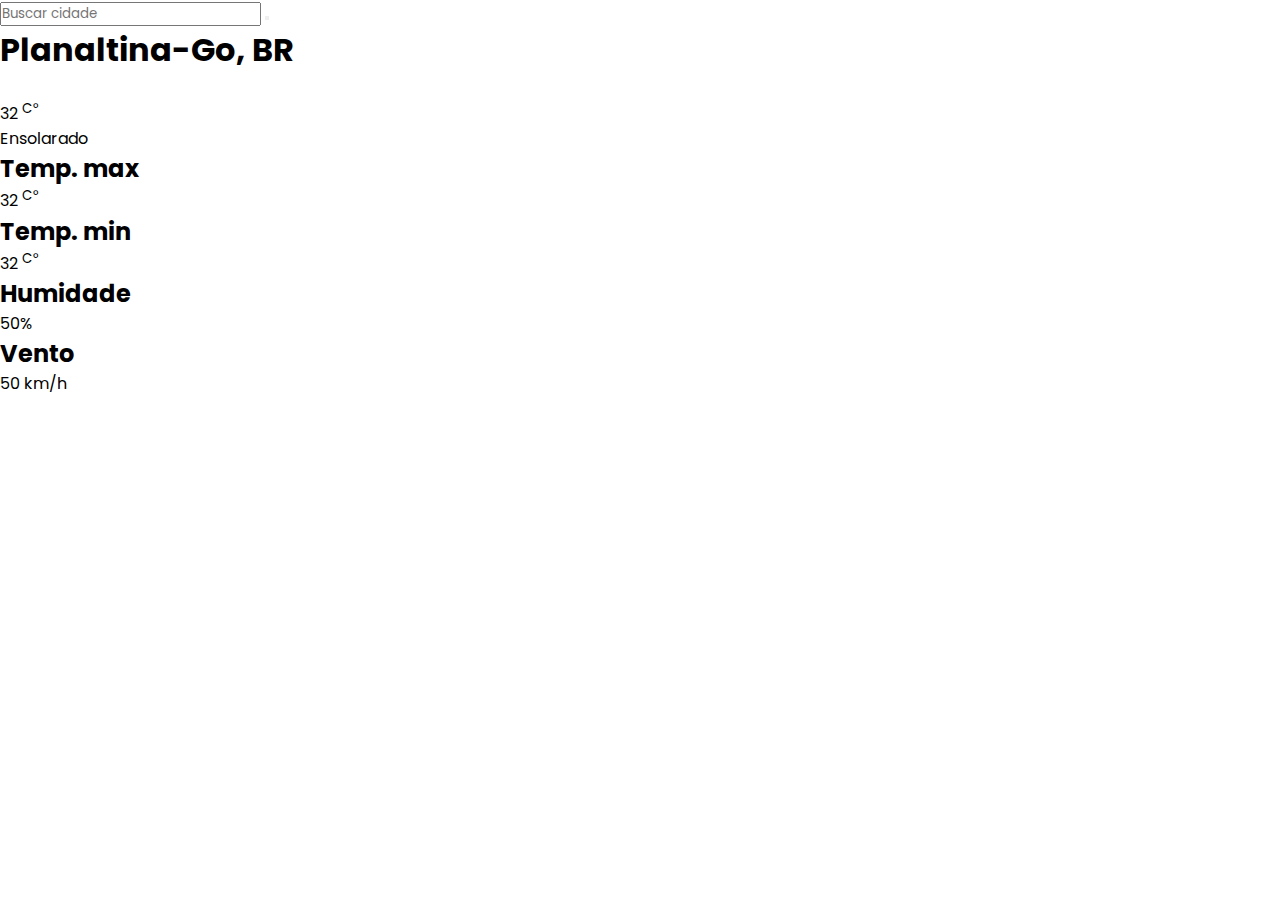
==== index.html @ f45b2d9b "previsão do tempo" ====
<!DOCTYPE html>
<html lang="pt-br">

<head>
    <meta charset="UTF-8">
    <meta name="viewport" content="width=device-width, initial-scale=1.0">
    <link rel="stylesheet" href="https://cdnjs.cloudflare.com/ajax/libs/font-awesome/6.5.1/css/all.min.css"
        integrity="sha512-DTOQO9RWCH3ppGqcWaEA1BIZOC6xxalwEsw9c2QQeAIftl+Vegovlnee1c9QX4TctnWMn13TZye+giMm8e2LwA=="
        crossorigin="anonymous" referrerpolicy="no-referrer" />
    <link rel="stylesheet" href="previsaoTempo/src/styles/styles.css">
    <title>Document</title>
</head>

<body>
    <div id="container">
        <form id="search">
            <i class="fa-solid fa-location-dot"></i>
            <input type="search" name="city-name" id="city-name" placeholder="Buscar cidade">
            <button type="submit">
                <i class="fa-solid fa-magnifying-glass"></i>
            </button>
        </form>

        <div id="weather">
            <h1 id="title">Planaltina-Go, BR</h1>

            <div id="infos">
                <div id="temp">
                    <img id="temp-img" src="http://openweathermap.org/img/wn/04d@2x.png" alt="">

                    <div>
                        <p id="temp-value">
                            32 <sup>C°</sup>
                        </p>

                        <p id="temp-description">
                            Ensolarado
                        </p>
                    </div>
                </div>

                <div id="other-infos">
                    <div class="info">
                        <i id="temp-max-icon" class="fa-solid fa-temperature-high"></i>
                        <div>
                            <h2>Temp. max</h2>

                            <p id="temp-max">
                                32 <sup>C°</sup>
                            </p>
                        </div>
                    </div>

                    <div class="info">
                        <i id="temp-min-icon" class="fa-solid fa-temperature-low"></i>
                        <div>
                            <h2>Temp. min</h2>

                            <p id="temp-min">
                                32 <sup>C°</sup>
                            </p>
                        </div>
                    </div>

                    <div class="info">
                        <i id="humidity-icon" class="fa-solid fa-droplet"></i>
                        <div>
                            <h2>Humidade</h2>

                            <p id="humidity">
                                50%
                            </p>
                        </div>
                    </div>

                    <div class="info">
                        <i id="wind-icon" class="fa-solid fa-wind"></i>
                        <div>
                            <h2>Vento</h2>

                            <p id="wind">
                                50 km/h
                            </p>
                        </div>
                    </div>

                </div>
            </div>
        </div>

        <div id="alert"></div>
    </div>

    <script src="previsaoTempo/src/javascript/script.js"></script>
</body>

</html>
---- previsaoTempo/src/styles/styles.css ----
@import url('https://fonts.googleapis.com/css2?family=Poppins:wght@200;300;400;500&display=swap');

* {
    font-family: 'Poppins', sans-serif;
    margin: 0;
    padding: 0;
    box-sizing: border-box;
}

body {
    
}
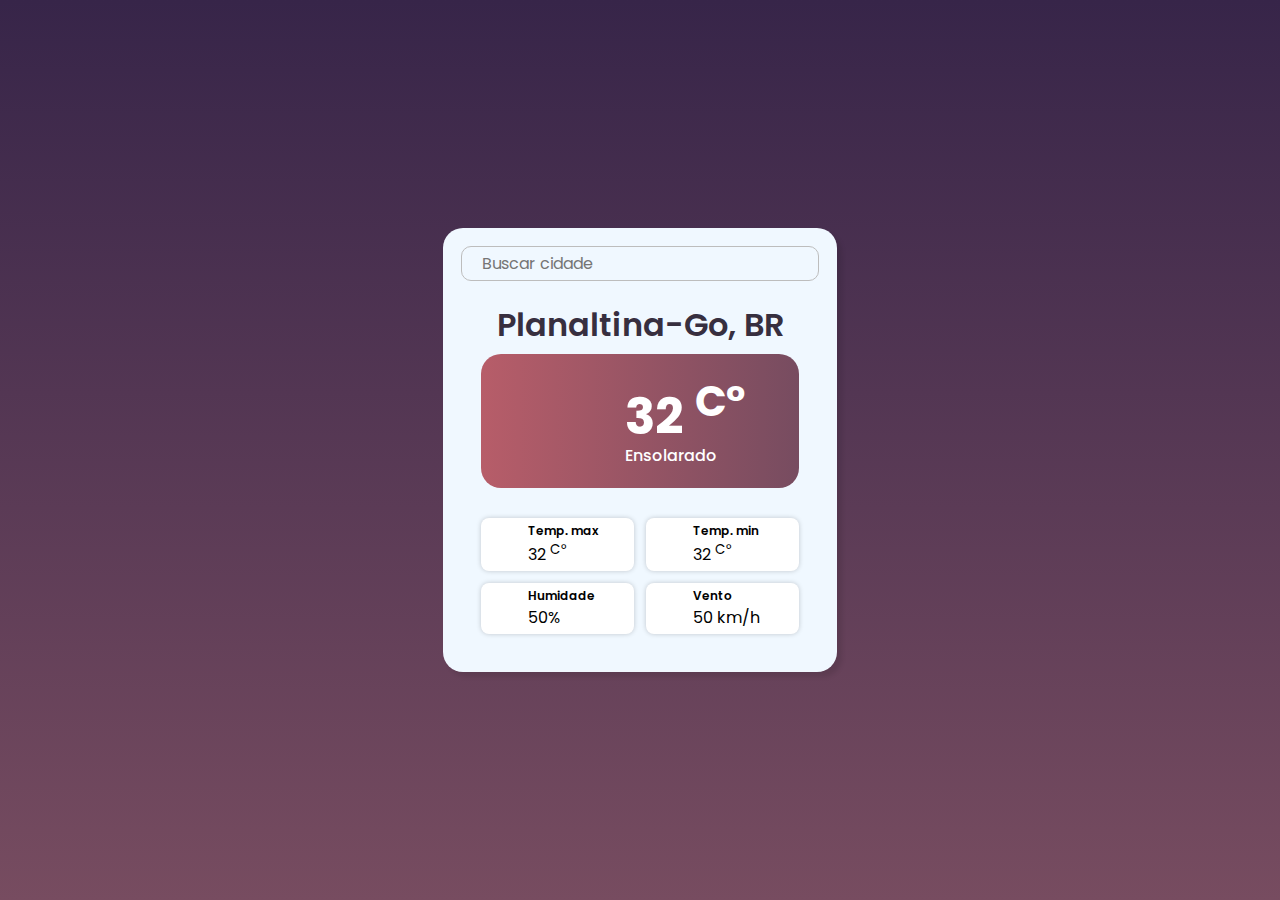
==== commit b0ca8cac: "html e css concluido" ====
--- a/index.html
+++ b/index.html
@@ -21,7 +21,7 @@
             </button>
         </form>
 
-        <div id="weather">
+        <div id="weather" class="show">
             <h1 id="title">Planaltina-Go, BR</h1>
 
             <div id="infos">
--- a/previsaoTempo/src/styles/styles.css
+++ b/previsaoTempo/src/styles/styles.css
@@ -1,4 +1,4 @@
-@import url('https://fonts.googleapis.com/css2?family=Poppins:wght@200;300;400;500&display=swap');
+@import url('https://fonts.googleapis.com/css2?family=Poppins:wght@100,200;300;400;500&display=swap');
 
 * {
     font-family: 'Poppins', sans-serif;
@@ -8,5 +8,129 @@
 }
 
 body {
-    
-}+    display: flex;
+    align-items: center;
+    justify-content: center;
+    min-height: 100vh;
+    background: linear-gradient(#372549, #774C60);
+}
+
+#container {
+    background-color: #f0f8ff;
+    border-radius: 20px;
+    padding: 18px;
+    box-shadow:  5px 5px 5px rgba(0, 0, 0, 0.1);
+}
+
+#search {
+    display: flex;
+    align-items: center;
+    gap: 8px;
+    border:  1px solid #bdbdbd;
+    border-radius: 10px;
+    padding: 4px 12px;
+}
+
+#search input {
+    border: none;
+    background-color: transparent;
+    font-size: 16px;
+    width: 100%;
+}
+
+#search input:focus-visible {
+    outline: none;
+}
+
+#search button {
+    background-color: transparent;
+    border: none;
+    cursor: pointer;
+}
+
+#weather {
+    display: none;
+    margin: 20px;
+}
+
+#weather.show {
+    display: block;
+}
+
+#weather #title {
+    text-align: center;
+    margin-bottom: 5px;
+    font-weight: 600;
+    color: #372f3f;
+}
+
+#temp {
+    display: flex;
+    align-items: center;
+    justify-content: space-around;
+    gap: 20px;
+    background: linear-gradient(90deg, #B75D69, #774C60);
+    color: #fff;
+    border-radius: 20px;
+    padding: 20px;
+}
+
+#temp-img {
+    filter: drop-shadow(2px 2px 2px rgba(0, 0, 0, 0.2));
+}
+
+#temp-value {
+    font-weight: bold;
+    font-size: 50px;
+    line-height: 55px;
+}
+
+#temp-description {
+    font-weight: 500;
+    text-transform: capitalize;
+}
+
+#other-infos {
+    margin-top: 30px;
+    display: grid;
+    grid-template-columns: 1fr 1fr;
+    gap: 12px;
+}
+
+#other-infos .info {
+    display: flex;
+    align-items: center;
+    justify-content: start;
+    padding: 4px 10px;
+    border-radius: 8px;
+    box-shadow: 0px 0px 5px rgba(0, 0, 0, 0.2);
+    background-color: #fff;
+    gap: 10px;
+}
+
+#other-infos .info h2 {
+    font-size: 12px;
+    font-weight: 600;
+}
+
+#other-infos .info i {
+    text-align: center;
+    font-size: 20px;
+    width: 20%;
+}
+
+#temp-max-icon {
+    color: #7f1d1d;
+}
+
+#temp-min-icon {
+    color: #0284cf;
+}
+
+#humidity-icon {
+    color: #0ea5e9;
+}
+
+#wind-icon {
+    color: #7c3aed;
+}
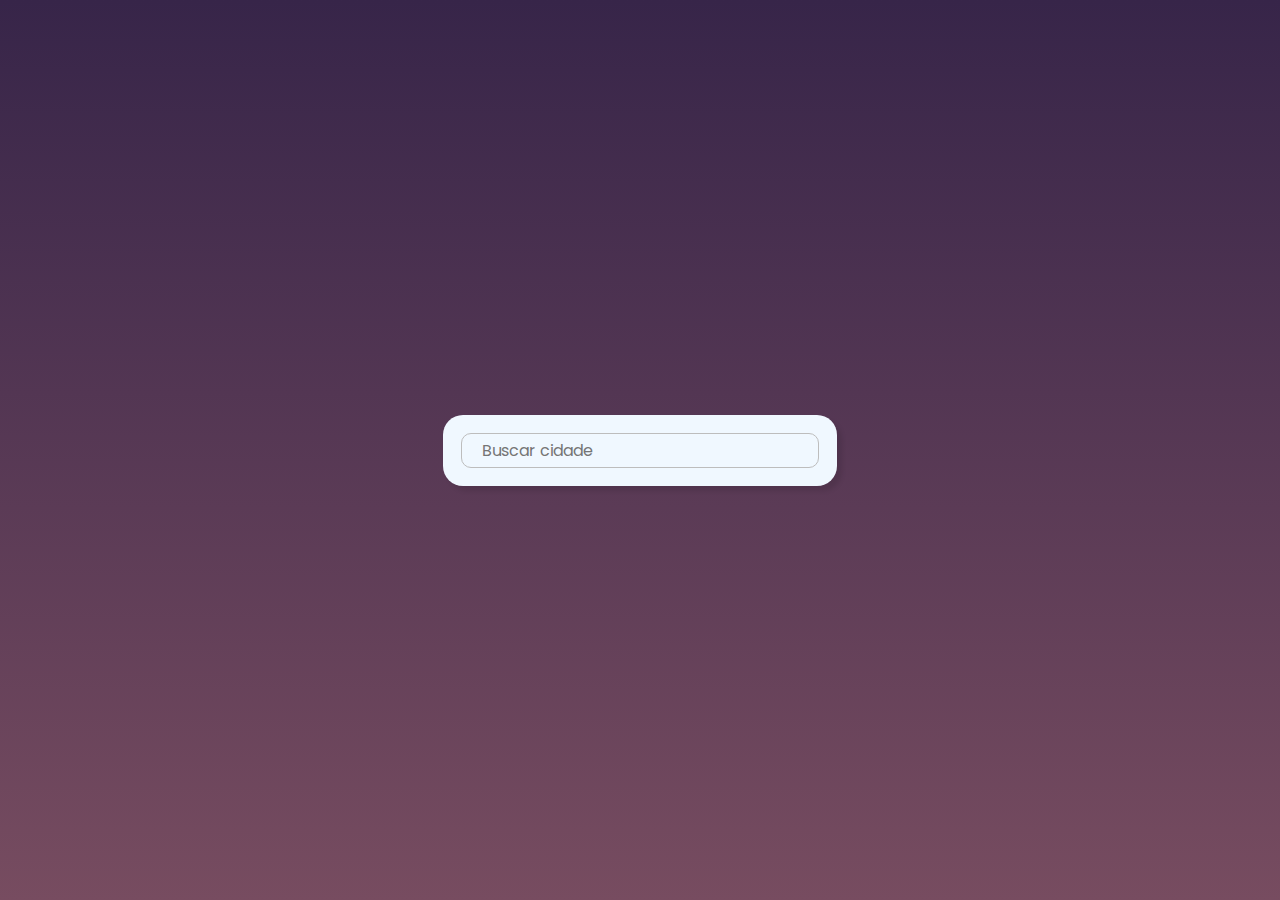
==== commit c702c496: "js finalizado e imagens adicionadas" ====
--- a/index.html
+++ b/index.html
@@ -21,7 +21,7 @@
             </button>
         </form>
 
-        <div id="weather" class="show">
+        <div id="weather">
             <h1 id="title">Planaltina-Go, BR</h1>
 
             <div id="infos">
--- a/previsaoTempo/src/styles/styles.css
+++ b/previsaoTempo/src/styles/styles.css
@@ -1,4 +1,4 @@
-@import url('https://fonts.googleapis.com/css2?family=Poppins:wght@100,200;300;400;500&display=swap');
+@import url('https://fonts.googleapis.com/css2?family=Poppins:wght@200;300;400;500&display=swap');
 
 * {
     font-family: 'Poppins', sans-serif;
@@ -134,3 +134,14 @@
 #wind-icon {
     color: #7c3aed;
 }
+
+#alert {
+    display: flex;
+    flex-direction: column;
+    align-items: center;
+}
+
+#alert img {
+    width:  200px;
+    margin-top: 20px;
+}